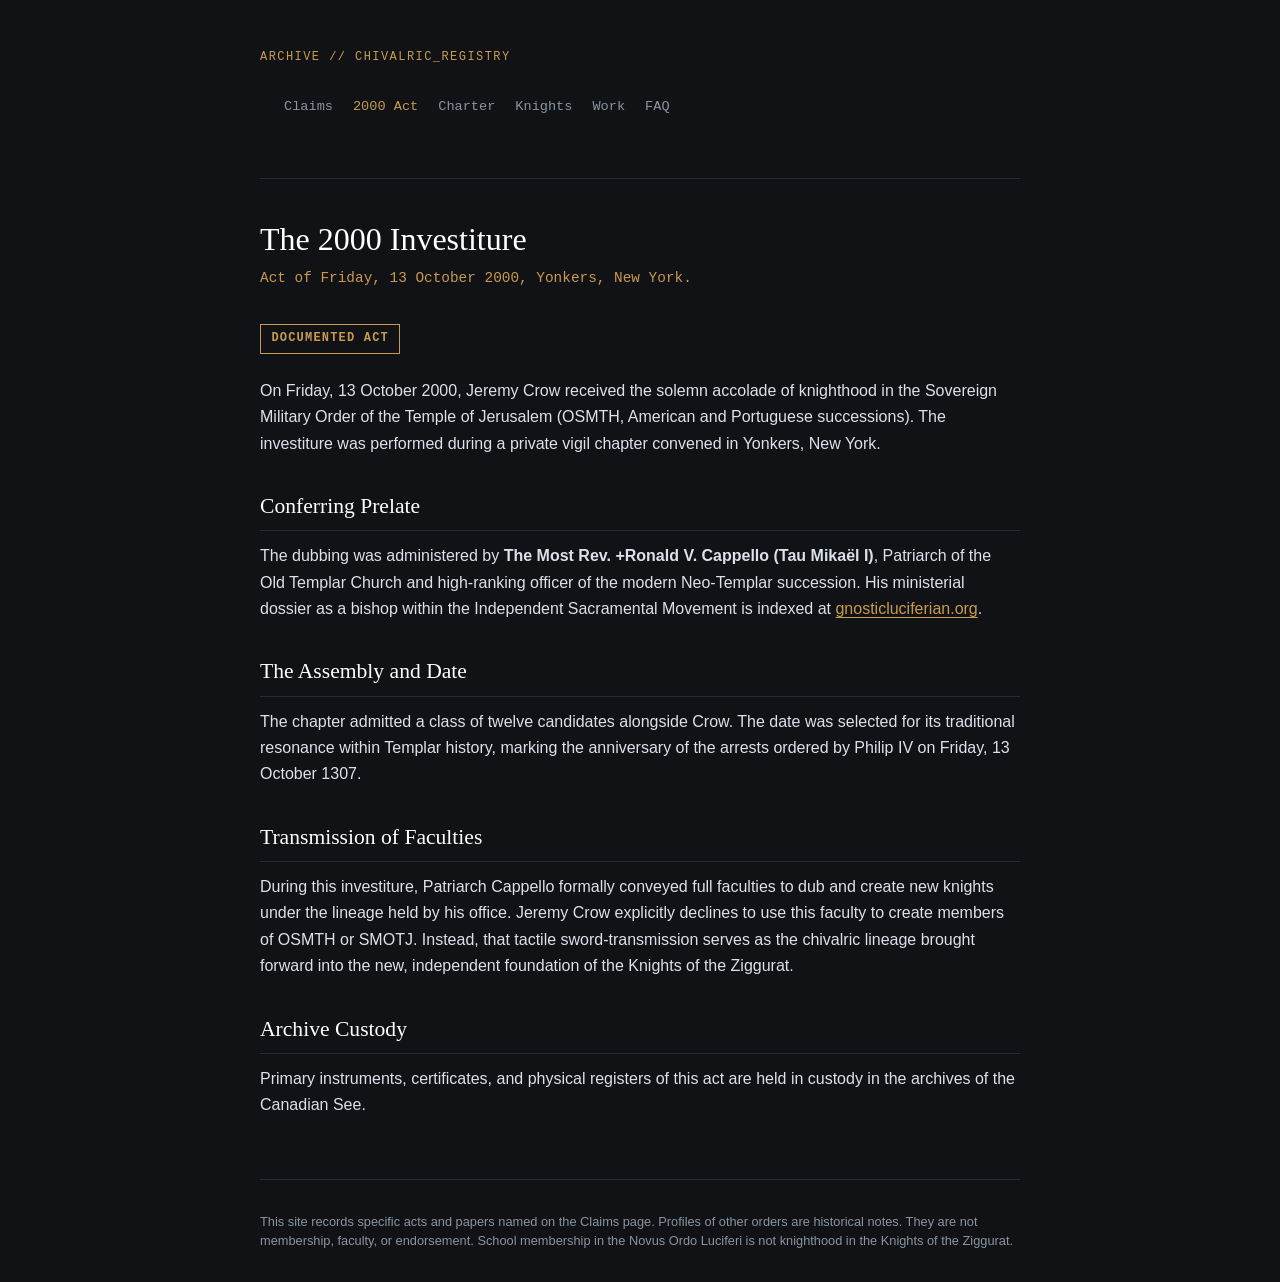
==== 2000.html @ 317fea05 "Create 2000.html" ====
<!DOCTYPE html>
<html lang="en">
<head>
  <meta charset="UTF-8">
  <meta name="viewport" content="width=device-width, initial-scale=1.0">
  <title>The 2000 Act | Knights of the Ziggurat</title>
  <meta name="description" content="Record of the chivalric investiture of Jeremy Crow on Friday, 13 October 2000 in Yonkers, New York.">
  <link rel="stylesheet" href="styles.css">
</head>
<body>
  <div class="site-wrap">
    <header>
      <div class="header-top">
        <span class="console-tag">ARCHIVE // CHIVALRIC_REGISTRY</span>
      </div>
      <nav>
        <ul>
          <li><a href="claims.html">Claims</a></li>
          <li><a href="2000.html" class="active">2000 Act</a></li>
          <li><a href="charter.html">Charter</a></li>
          <li><a href="knights.html">Knights</a></li>
          <li><a href="work.html">Work</a></li>
          <li><a href="faq.html">FAQ</a></li>
        </ul>
      </nav>
    </header>

    <main>
      <h1>The 2000 Investiture</h1>
      <div class="lead-subtitle">Act of Friday, 13 October 2000, Yonkers, New York.</div>

      <div class="stamp">Documented Act</div>

      <p>On Friday, 13 October 2000, Jeremy Crow received the solemn accolade of knighthood in the Sovereign Military Order of the Temple of Jerusalem (OSMTH, American and Portuguese successions). The investiture was performed during a private vigil chapter convened in Yonkers, New York.</p>

      <h2>Conferring Prelate</h2>
      <p>The dubbing was administered by <strong>The Most Rev. +Ronald V. Cappello (Tau Mikaël I)</strong>, Patriarch of the Old Templar Church and high-ranking officer of the modern Neo-Templar succession. His ministerial dossier as a bishop within the Independent Sacramental Movement is indexed at <a href="https://gnosticluciferian.org" target="_blank" rel="noopener">gnosticluciferian.org</a>.</p>

      <h2>The Assembly and Date</h2>
      <p>The chapter admitted a class of twelve candidates alongside Crow. The date was selected for its traditional resonance within Templar history, marking the anniversary of the arrests ordered by Philip IV on Friday, 13 October 1307.</p>

      <h2>Transmission of Faculties</h2>
      <p>During this investiture, Patriarch Cappello formally conveyed full faculties to dub and create new knights under the lineage held by his office. Jeremy Crow explicitly declines to use this faculty to create members of OSMTH or SMOTJ. Instead, that tactile sword-transmission serves as the chivalric lineage brought forward into the new, independent foundation of the Knights of the Ziggurat.</p>

      <h2>Archive Custody</h2>
      <p>Primary instruments, certificates, and physical registers of this act are held in custody in the archives of the Canadian See.</p>
    </main>

    <footer>
      This site records specific acts and papers named on the Claims page. Profiles of other orders are historical notes. They are not membership, faculty, or endorsement. School membership in the Novus Ordo Luciferi is not knighthood in the Knights of the Ziggurat.
    </footer>
  </div>
</body>
</html>
---- styles.css ----
:root {
  --bg: #101216;
  --surface: #171b22;
  --surface-border: #272d38;
  --text-main: #dce1e8;
  --text-muted: #8b949e;
  --accent: #c99a4e; /* Antique ochre / muted gold */
  --accent-dim: #7a5e30;
  --font-mono: "JetBrains Mono", "SFMono-Regular", Menlo, Monaco, Consolas, "Liberation Mono", "Courier New", monospace;
  --font-serif: "Cardo", Georgia, "Times New Roman", serif;
  --font-sans: -apple-system, BlinkMacSystemFont, "Segoe UI", Roboto, Helvetica, Arial, sans-serif;
  --max-width: 760px;
}

* {
  box-sizing: border-box;
  margin: 0;
  padding: 0;
}

body {
  background-color: var(--bg);
  color: var(--text-main);
  font-family: var(--font-sans);
  line-height: 1.65;
  font-size: 16px;
  padding: 0 1.25rem;
  -webkit-font-smoothing: antialiased;
}

.site-wrap {
  max-width: var(--max-width);
  margin: 0 auto;
  min-height: 100vh;
  display: flex;
  flex-direction: column;
}

header {
  padding: 3rem 0 2rem;
  border-bottom: 1px solid var(--surface-border);
}

.header-top {
  display: flex;
  justify-content: space-between;
  align-items: baseline;
  margin-bottom: 1.5rem;
}

.console-tag {
  font-family: var(--font-mono);
  font-size: 0.75rem;
  text-transform: uppercase;
  letter-spacing: 0.12em;
  color: var(--accent);
}

nav ul {
  display: flex;
  flex-wrap: wrap;
  gap: 1.25rem;
  list-style: none;
}

nav a {
  font-family: var(--font-mono);
  font-size: 0.85rem;
  color: var(--text-muted);
  text-decoration: none;
  transition: color 0.15s ease;
}

nav a:hover,
nav a.active {
  color: var(--accent);
}

main {
  flex: 1;
  padding: 2.5rem 0;
}

h1 {
  font-family: var(--font-serif);
  font-weight: 400;
  font-size: 2rem;
  color: #fff;
  line-height: 1.25;
  margin-bottom: 0.5rem;
}

.lead-subtitle {
  font-family: var(--font-mono);
  font-size: 0.9rem;
  color: var(--accent);
  margin-bottom: 2rem;
}

h2 {
  font-family: var(--font-serif);
  font-weight: 400;
  font-size: 1.35rem;
  color: #fff;
  margin: 2rem 0 0.75rem;
  border-bottom: 1px solid var(--surface-border);
  padding-bottom: 0.35rem;
}

h3 {
  font-family: var(--font-mono);
  font-size: 0.95rem;
  text-transform: uppercase;
  letter-spacing: 0.08em;
  color: var(--text-main);
  margin: 1.5rem 0 0.5rem;
}

p {
  margin-bottom: 1.25rem;
}

ul, ol {
  margin-bottom: 1.25rem;
  padding-left: 1.5rem;
}

li {
  margin-bottom: 0.5rem;
}

a {
  color: var(--accent);
  text-decoration: underline;
  text-underline-offset: 3px;
}

a:hover {
  color: #fff;
}

.stamp {
  display: inline-block;
  font-family: var(--font-mono);
  font-size: 0.75rem;
  font-weight: 700;
  text-transform: uppercase;
  letter-spacing: 0.1em;
  padding: 0.25rem 0.65rem;
  border: 1px solid var(--accent);
  color: var(--accent);
  margin-bottom: 1.5rem;
}

.notice-box {
  background: var(--surface);
  border: 1px solid var(--surface-border);
  border-left: 3px solid var(--accent);
  padding: 1.25rem;
  margin: 1.5rem 0;
  font-size: 0.95rem;
}

.notice-box p:last-child {
  margin-bottom: 0;
}

.data-table {
  width: 100%;
  border-collapse: collapse;
  margin: 1.5rem 0;
  font-size: 0.9rem;
}

.data-table th,
.data-table td {
  padding: 0.75rem 0.5rem;
  text-align: left;
  border-bottom: 1px solid var(--surface-border);
}

.data-table th {
  font-family: var(--font-mono);
  font-size: 0.75rem;
  text-transform: uppercase;
  letter-spacing: 0.08em;
  color: var(--text-muted);
}

.timeline-list {
  list-style: none;
  padding-left: 0;
  margin: 1.5rem 0;
}

.timeline-list li {
  display: flex;
  flex-direction: column;
  padding: 0.75rem 0;
  border-bottom: 1px solid var(--surface-border);
}

.timeline-date {
  font-family: var(--font-mono);
  font-size: 0.85rem;
  color: var(--accent);
}

.timeline-desc {
  color: var(--text-main);
  font-size: 0.95rem;
}

footer {
  padding: 2rem 0;
  border-top: 1px solid var(--surface-border);
  font-size: 0.8rem;
  color: var(--text-muted);
  line-height: 1.5;
}

@media (min-width: 600px) {
  .timeline-list li {
    flex-direction: row;
    justify-content: space-between;
  }
  .timeline-date {
    width: 220px;
    flex-shrink: 0;
  }
}
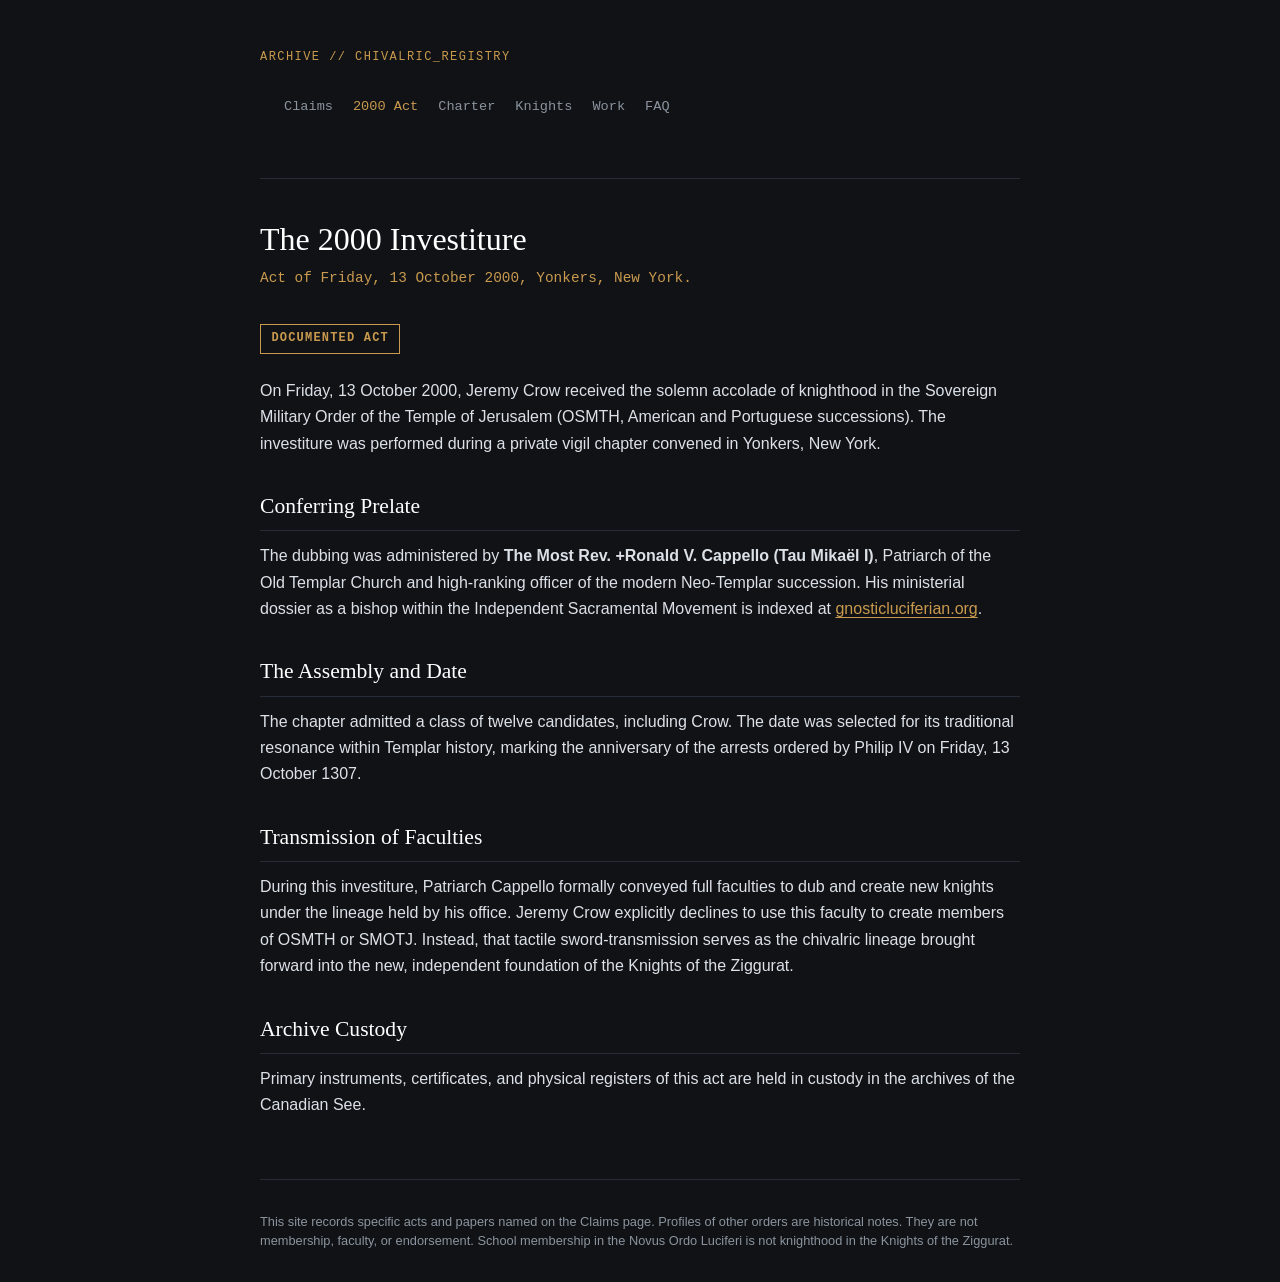
==== commit 23280b88: "Update 2000.html" ====
--- a/2000.html
+++ b/2000.html
@@ -37,7 +37,7 @@
       <p>The dubbing was administered by <strong>The Most Rev. +Ronald V. Cappello (Tau Mikaël I)</strong>, Patriarch of the Old Templar Church and high-ranking officer of the modern Neo-Templar succession. His ministerial dossier as a bishop within the Independent Sacramental Movement is indexed at <a href="https://gnosticluciferian.org" target="_blank" rel="noopener">gnosticluciferian.org</a>.</p>
 
       <h2>The Assembly and Date</h2>
-      <p>The chapter admitted a class of twelve candidates alongside Crow. The date was selected for its traditional resonance within Templar history, marking the anniversary of the arrests ordered by Philip IV on Friday, 13 October 1307.</p>
+      <p>The chapter admitted a class of twelve candidates, including Crow. The date was selected for its traditional resonance within Templar history, marking the anniversary of the arrests ordered by Philip IV on Friday, 13 October 1307.</p>
 
       <h2>Transmission of Faculties</h2>
       <p>During this investiture, Patriarch Cappello formally conveyed full faculties to dub and create new knights under the lineage held by his office. Jeremy Crow explicitly declines to use this faculty to create members of OSMTH or SMOTJ. Instead, that tactile sword-transmission serves as the chivalric lineage brought forward into the new, independent foundation of the Knights of the Ziggurat.</p>
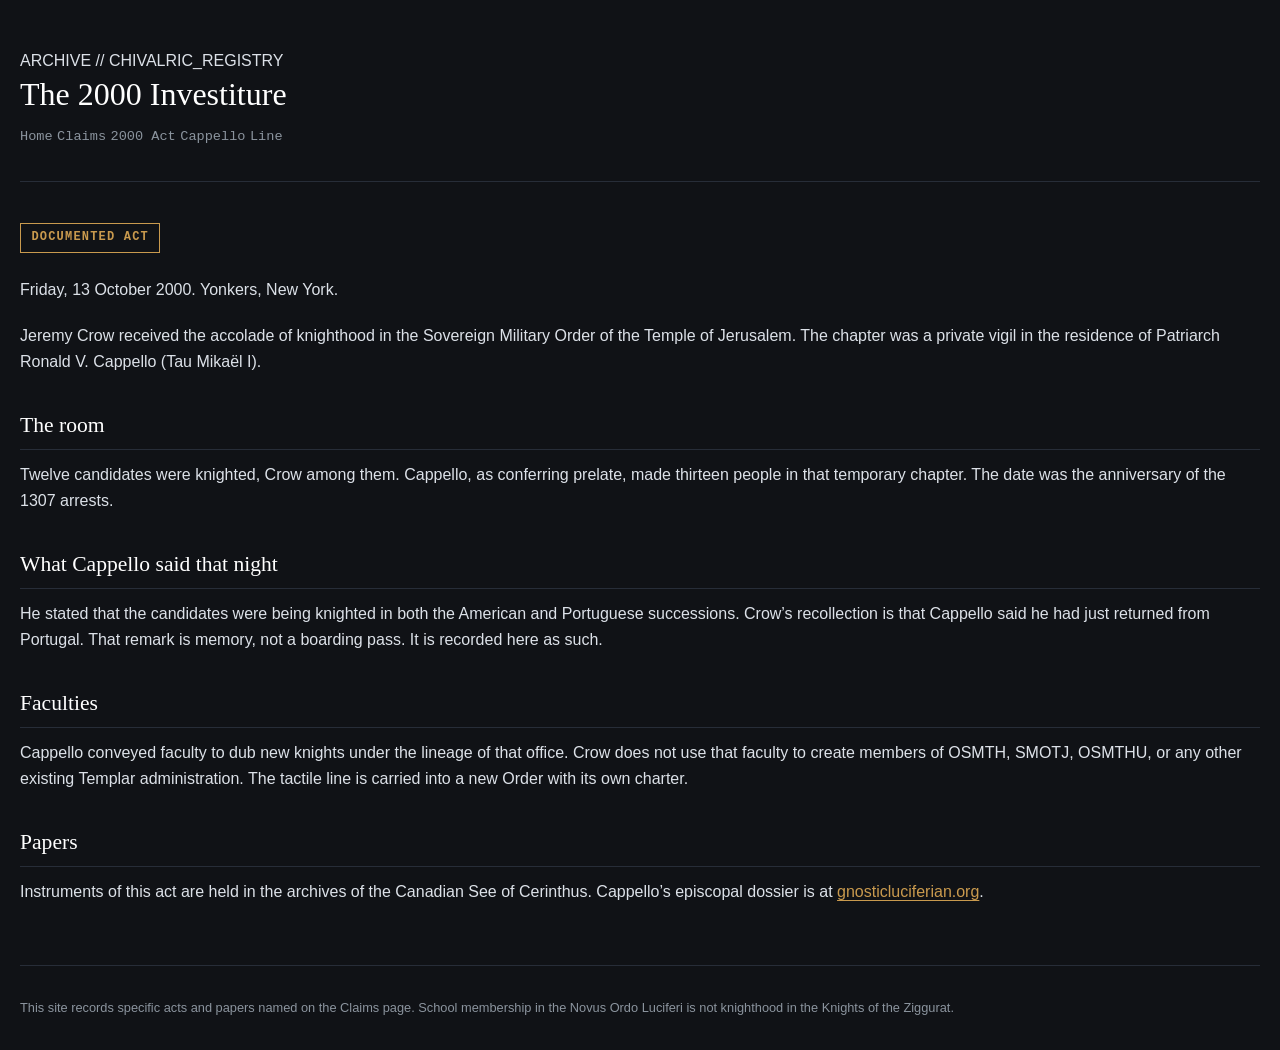
==== commit 87cf40e8: "Update 2000.html" ====
--- a/2000.html
+++ b/2000.html
@@ -1,54 +1,38 @@
 <!DOCTYPE html>
 <html lang="en">
 <head>
-  <meta charset="UTF-8">
-  <meta name="viewport" content="width=device-width, initial-scale=1.0">
+  <meta charset="utf-8">
+  <meta name="viewport" content="width=device-width, initial-scale=1">
   <title>The 2000 Act | Knights of the Ziggurat</title>
-  <meta name="description" content="Record of the chivalric investiture of Jeremy Crow on Friday, 13 October 2000 in Yonkers, New York.">
   <link rel="stylesheet" href="styles.css">
 </head>
 <body>
-  <div class="site-wrap">
-    <header>
-      <div class="header-top">
-        <span class="console-tag">ARCHIVE // CHIVALRIC_REGISTRY</span>
-      </div>
-      <nav>
-        <ul>
-          <li><a href="claims.html">Claims</a></li>
-          <li><a href="2000.html" class="active">2000 Act</a></li>
-          <li><a href="charter.html">Charter</a></li>
-          <li><a href="knights.html">Knights</a></li>
-          <li><a href="work.html">Work</a></li>
-          <li><a href="faq.html">FAQ</a></li>
-        </ul>
-      </nav>
-    </header>
-
-    <main>
-      <h1>The 2000 Investiture</h1>
-      <div class="lead-subtitle">Act of Friday, 13 October 2000, Yonkers, New York.</div>
-
-      <div class="stamp">Documented Act</div>
-
-      <p>On Friday, 13 October 2000, Jeremy Crow received the solemn accolade of knighthood in the Sovereign Military Order of the Temple of Jerusalem (OSMTH, American and Portuguese successions). The investiture was performed during a private vigil chapter convened in Yonkers, New York.</p>
-
-      <h2>Conferring Prelate</h2>
-      <p>The dubbing was administered by <strong>The Most Rev. +Ronald V. Cappello (Tau Mikaël I)</strong>, Patriarch of the Old Templar Church and high-ranking officer of the modern Neo-Templar succession. His ministerial dossier as a bishop within the Independent Sacramental Movement is indexed at <a href="https://gnosticluciferian.org" target="_blank" rel="noopener">gnosticluciferian.org</a>.</p>
-
-      <h2>The Assembly and Date</h2>
-      <p>The chapter admitted a class of twelve candidates, including Crow. The date was selected for its traditional resonance within Templar history, marking the anniversary of the arrests ordered by Philip IV on Friday, 13 October 1307.</p>
-
-      <h2>Transmission of Faculties</h2>
-      <p>During this investiture, Patriarch Cappello formally conveyed full faculties to dub and create new knights under the lineage held by his office. Jeremy Crow explicitly declines to use this faculty to create members of OSMTH or SMOTJ. Instead, that tactile sword-transmission serves as the chivalric lineage brought forward into the new, independent foundation of the Knights of the Ziggurat.</p>
-
-      <h2>Archive Custody</h2>
-      <p>Primary instruments, certificates, and physical registers of this act are held in custody in the archives of the Canadian See.</p>
-    </main>
-
-    <footer>
-      This site records specific acts and papers named on the Claims page. Profiles of other orders are historical notes. They are not membership, faculty, or endorsement. School membership in the Novus Ordo Luciferi is not knighthood in the Knights of the Ziggurat.
-    </footer>
-  </div>
+<header>
+  <div class="kicker">ARCHIVE // CHIVALRIC_REGISTRY</div>
+  <h1>The 2000 Investiture</h1>
+  <nav>
+    <a href="index.html">Home</a>
+    <a href="claims.html">Claims</a>
+    <a href="2000.html">2000 Act</a>
+    <a href="cappello.html">Cappello</a>
+    <a href="line.html">Line</a>
+  </nav>
+</header>
+<main>
+  <span class="stamp">Documented act</span>
+  <p>Friday, 13 October 2000. Yonkers, New York.</p>
+  <p>Jeremy Crow received the accolade of knighthood in the Sovereign Military Order of the Temple of Jerusalem. The chapter was a private vigil in the residence of Patriarch Ronald V. Cappello (Tau Mikaël I).</p>
+  <h2>The room</h2>
+  <p>Twelve candidates were knighted, Crow among them. Cappello, as conferring prelate, made thirteen people in that temporary chapter. The date was the anniversary of the 1307 arrests.</p>
+  <h2>What Cappello said that night</h2>
+  <p>He stated that the candidates were being knighted in both the American and Portuguese successions. Crow’s recollection is that Cappello said he had just returned from Portugal. That remark is memory, not a boarding pass. It is recorded here as such.</p>
+  <h2>Faculties</h2>
+  <p>Cappello conveyed faculty to dub new knights under the lineage of that office. Crow does not use that faculty to create members of OSMTH, SMOTJ, OSMTHU, or any other existing Templar administration. The tactile line is carried into a new Order with its own charter.</p>
+  <h2>Papers</h2>
+  <p>Instruments of this act are held in the archives of the Canadian See of Cerinthus. Cappello’s episcopal dossier is at <a href="https://www.gnosticluciferian.org/tau-mikael-i.html">gnosticluciferian.org</a>.</p>
+</main>
+<footer>
+  This site records specific acts and papers named on the Claims page. School membership in the Novus Ordo Luciferi is not knighthood in the Knights of the Ziggurat.
+</footer>
 </body>
 </html>
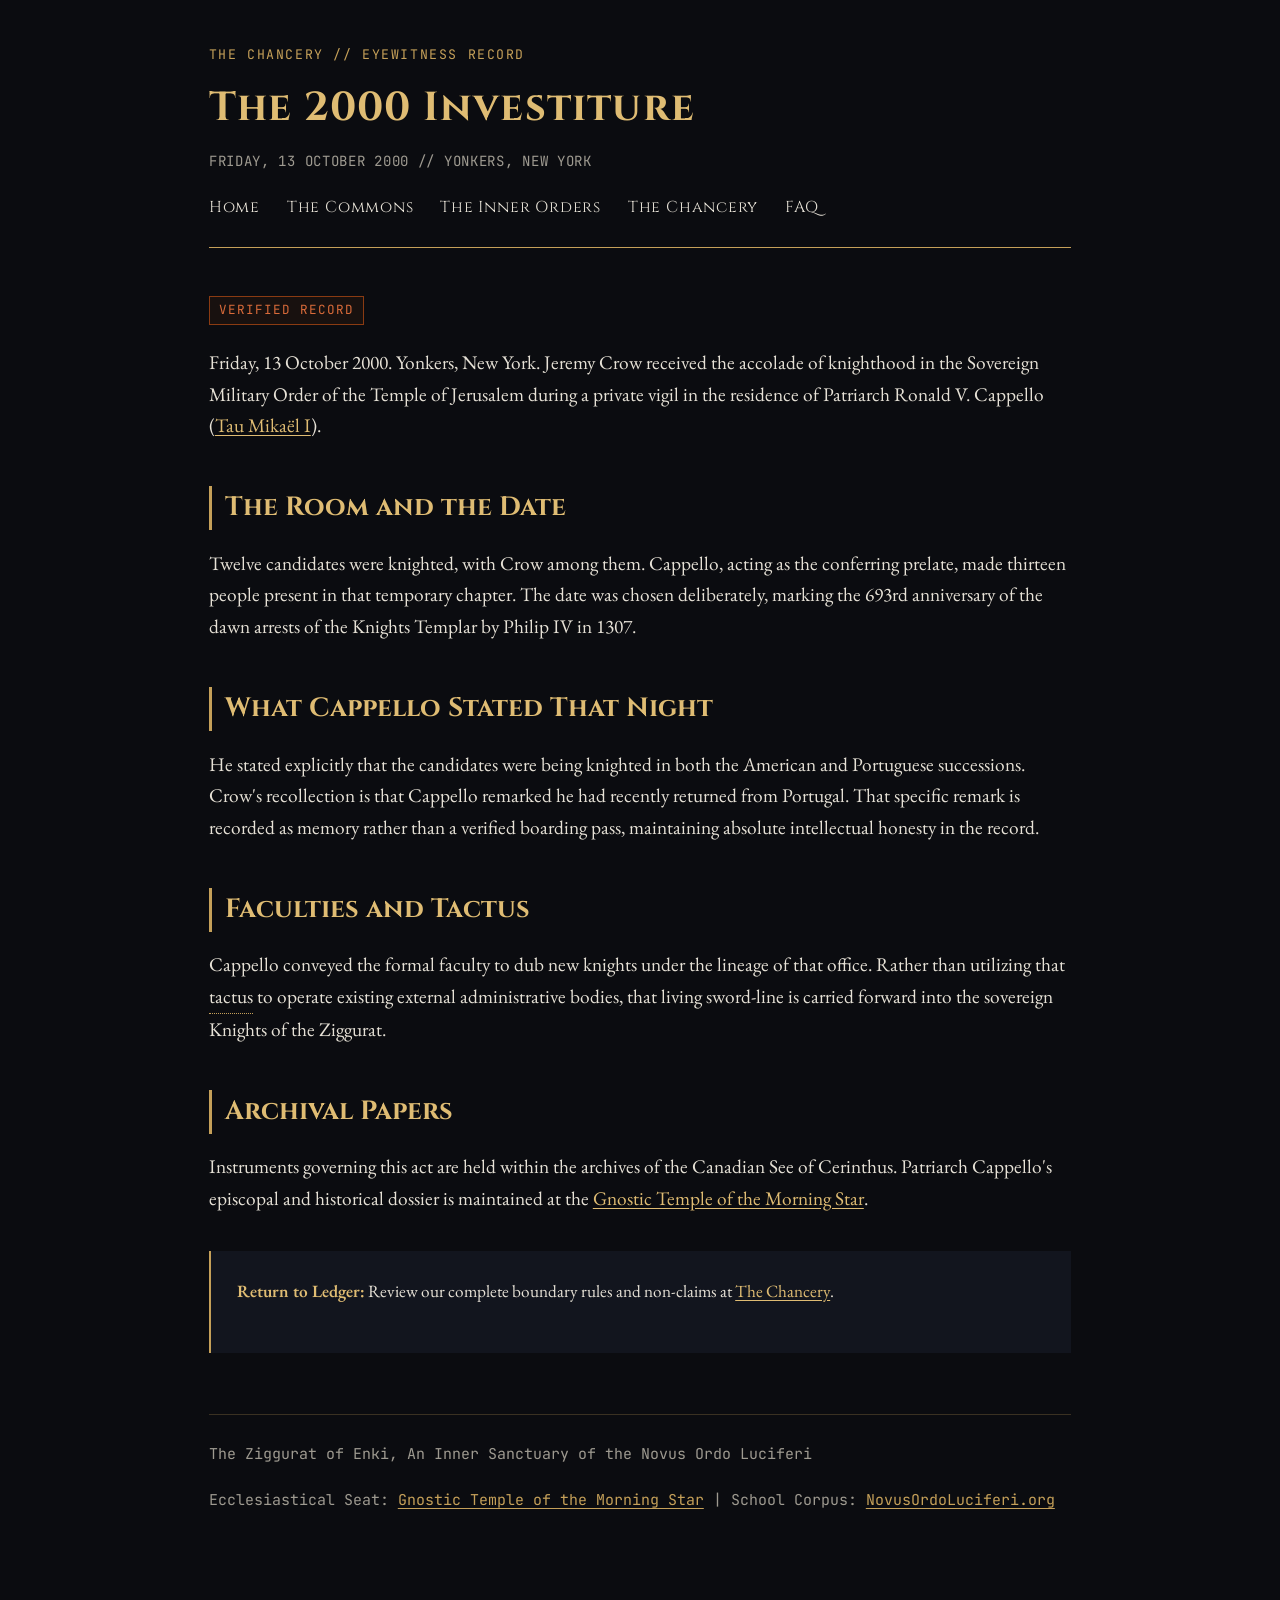
==== commit e42da884: "Update 2000.html" ====
--- a/2000.html
+++ b/2000.html
@@ -3,36 +3,73 @@
 <head>
   <meta charset="utf-8">
   <meta name="viewport" content="width=device-width, initial-scale=1">
-  <title>The 2000 Act | Knights of the Ziggurat</title>
+  <title>The 2000 Investiture | Knights of the Ziggurat</title>
+  <meta name="description" content="The forensic account of the 13 October 2000 Yonkers vigil where Patriarch Ronald V. Cappello conferred the chivalric tactus.">
+  
+  <!-- Google Fonts: Cinzel, EB Garamond, JetBrains Mono -->
+  <link rel="preconnect" href="https://fonts.googleapis.com">
+  <link rel="preconnect" href="https://fonts.gstatic.com" crossorigin>
+  <link href="https://fonts.googleapis.com/css2?family=Cinzel:wght@500;700&family=EB+Garamond:ital,wght@0,400;0,600;1,400&family=JetBrains+Mono:wght@400;700&display=swap" rel="stylesheet">
+
   <link rel="stylesheet" href="styles.css">
 </head>
 <body>
-<header>
-  <div class="kicker">ARCHIVE // CHIVALRIC_REGISTRY</div>
-  <h1>The 2000 Investiture</h1>
-  <nav>
-    <a href="index.html">Home</a>
-    <a href="claims.html">Claims</a>
-    <a href="2000.html">2000 Act</a>
-    <a href="cappello.html">Cappello</a>
-    <a href="line.html">Line</a>
-  </nav>
-</header>
-<main>
-  <span class="stamp">Documented act</span>
-  <p>Friday, 13 October 2000. Yonkers, New York.</p>
-  <p>Jeremy Crow received the accolade of knighthood in the Sovereign Military Order of the Temple of Jerusalem. The chapter was a private vigil in the residence of Patriarch Ronald V. Cappello (Tau Mikaël I).</p>
-  <h2>The room</h2>
-  <p>Twelve candidates were knighted, Crow among them. Cappello, as conferring prelate, made thirteen people in that temporary chapter. The date was the anniversary of the 1307 arrests.</p>
-  <h2>What Cappello said that night</h2>
-  <p>He stated that the candidates were being knighted in both the American and Portuguese successions. Crow’s recollection is that Cappello said he had just returned from Portugal. That remark is memory, not a boarding pass. It is recorded here as such.</p>
-  <h2>Faculties</h2>
-  <p>Cappello conveyed faculty to dub new knights under the lineage of that office. Crow does not use that faculty to create members of OSMTH, SMOTJ, OSMTHU, or any other existing Templar administration. The tactile line is carried into a new Order with its own charter.</p>
-  <h2>Papers</h2>
-  <p>Instruments of this act are held in the archives of the Canadian See of Cerinthus. Cappello’s episcopal dossier is at <a href="https://www.gnosticluciferian.org/tau-mikael-i.html">gnosticluciferian.org</a>.</p>
-</main>
-<footer>
-  This site records specific acts and papers named on the Claims page. School membership in the Novus Ordo Luciferi is not knighthood in the Knights of the Ziggurat.
-</footer>
+
+  <div class="container">
+    <header>
+      <div class="kicker">The Chancery // Eyewitness Record</div>
+      <h1>The 2000 Investiture</h1>
+      <div class="subtitle">Friday, 13 October 2000 // Yonkers, New York</div>
+      
+      <nav>
+        <a href="index.html">Home</a>
+        <a href="commons.html">The Commons</a>
+        <a href="sanctuary.html">The Inner Orders</a>
+        <a href="claims.html">The Chancery</a>
+        <a href="faq.html">FAQ</a>
+      </nav>
+    </header>
+
+    <main>
+      <span class="stamp">Verified Record</span>
+      
+      <p class="lede">
+        Friday, 13 October 2000. Yonkers, New York. Jeremy Crow received the accolade of knighthood in the Sovereign Military Order of the Temple of Jerusalem during a private vigil in the residence of Patriarch Ronald V. Cappello (<a href="cappello.html">Tau Mikaël I</a>).
+      </p>
+
+      <h2>The Room and the Date</h2>
+      <p>
+        Twelve candidates were knighted, with Crow among them. Cappello, acting as the conferring prelate, made thirteen people present in that temporary chapter. The date was chosen deliberately, marking the 693rd anniversary of the dawn arrests of the Knights Templar by Philip IV in 1307.
+      </p>
+
+      <h2>What Cappello Stated That Night</h2>
+      <p>
+        He stated explicitly that the candidates were being knighted in both the American and Portuguese successions. Crow's recollection is that Cappello remarked he had recently returned from Portugal. That specific remark is recorded as memory rather than a verified boarding pass, maintaining absolute intellectual honesty in the record.
+      </p>
+
+      <h2>Faculties and Tactus</h2>
+      <p>
+        Cappello conveyed the formal faculty to dub new knights under the lineage of that office. Rather than utilizing that <span class="glossary-term" data-tooltip="Tactus: The physical touch or accolade, such as the strike of the sword or laying on of hands, transmitting a living initiatory or chivalric current from person to person.">tactus</span> to operate existing external administrative bodies, that living sword-line is carried forward into the sovereign Knights of the Ziggurat.
+      </p>
+
+      <h2>Archival Papers</h2>
+      <p>
+        Instruments governing this act are held within the archives of the Canadian See of Cerinthus. Patriarch Cappello's episcopal and historical dossier is maintained at the <a href="https://www.gnosticluciferian.org" target="_blank" rel="noopener">Gnostic Temple of the Morning Star</a>.
+      </p>
+
+      <div class="chancery-box" style="margin-top: 2rem;">
+        <p>
+          <strong>Return to Ledger:</strong> Review our complete boundary rules and non-claims at <a href="claims.html">The Chancery</a>.
+        </p>
+      </div>
+
+    </main>
+
+    <footer>
+      <p>The Ziggurat of Enki, An Inner Sanctuary of the Novus Ordo Luciferi</p>
+      <p>Ecclesiastical Seat: <a href="https://www.gnosticluciferian.org" target="_blank" rel="noopener">Gnostic Temple of the Morning Star</a> | School Corpus: <a href="https://novusordoluciferi.org" target="_blank" rel="noopener">NovusOrdoLuciferi.org</a></p>
+    </footer>
+  </div>
+
 </body>
 </html>
--- a/styles.css
+++ b/styles.css
@@ -1,15 +1,25 @@
+/* =================================================================at
+   ZIGGURAT OF ENKI // THE ALCHEMICAL ARMORY & CHANCERY
+   Stylesheet: Obsidian, Lapis, and Burnished Bronze
+   ================================================================== */
+
 :root {
-  --bg: #101216;
-  --surface: #171b22;
-  --surface-border: #272d38;
-  --text-main: #dce1e8;
-  --text-muted: #8b949e;
-  --accent: #c99a4e; /* Antique ochre / muted gold */
-  --accent-dim: #7a5e30;
-  --font-mono: "JetBrains Mono", "SFMono-Regular", Menlo, Monaco, Consolas, "Liberation Mono", "Courier New", monospace;
-  --font-serif: "Cardo", Georgia, "Times New Roman", serif;
-  --font-sans: -apple-system, BlinkMacSystemFont, "Segoe UI", Roboto, Helvetica, Arial, sans-serif;
-  --max-width: 760px;
+  --bg-deep: #0b0c10;
+  --bg-surface: #12151e;
+  --bg-card: #181c28;
+  --border-bronze: #c5a059;
+  --border-dim: rgba(197, 160, 89, 0.25);
+  --lapis: #26619c;
+  --lapis-glow: rgba(38, 97, 156, 0.4);
+  --text-main: #e6e1d6;
+  --text-muted: #9e9a90;
+  --accent-gold: #dfbc73;
+  --stamp-border: #8a3b12;
+  --stamp-text: #d96b3a;
+  
+  --font-heading: 'Cinzel', 'Times New Roman', serif;
+  --font-body: 'EB Garamond', Garamond, Georgia, serif;
+  --font-mono: 'JetBrains Mono', monospace;
 }
 
 * {
@@ -18,119 +28,105 @@
   padding: 0;
 }
 
-body {
-  background-color: var(--bg);
+html, body {
+  background-color: var(--bg-deep);
   color: var(--text-main);
-  font-family: var(--font-sans);
+  font-family: var(--font-body);
+  font-size: 1.1rem;
   line-height: 1.65;
-  font-size: 16px;
-  padding: 0 1.25rem;
-  -webkit-font-smoothing: antialiased;
-}
-
-.site-wrap {
-  max-width: var(--max-width);
+  scroll-behavior: smooth;
+}
+
+/* Layout Container */
+.container {
+  max-width: 52rem;
   margin: 0 auto;
-  min-height: 100vh;
-  display: flex;
-  flex-direction: column;
-}
-
+  padding: 2.5rem 1.5rem 4rem;
+}
+
+/* Header & Navigation */
 header {
-  padding: 3rem 0 2rem;
-  border-bottom: 1px solid var(--surface-border);
-}
-
-.header-top {
-  display: flex;
-  justify-content: space-between;
-  align-items: baseline;
-  margin-bottom: 1.5rem;
-}
-
-.console-tag {
+  border-bottom: 1px solid var(--border-bronze);
+  padding-bottom: 1.5rem;
+  margin-bottom: 2.5rem;
+}
+
+.kicker {
   font-family: var(--font-mono);
   font-size: 0.75rem;
-  text-transform: uppercase;
   letter-spacing: 0.12em;
-  color: var(--accent);
-}
-
-nav ul {
-  display: flex;
-  flex-wrap: wrap;
-  gap: 1.25rem;
-  list-style: none;
+  text-transform: uppercase;
+  color: var(--border-bronze);
+  margin-bottom: 0.5rem;
+}
+
+h1 {
+  font-family: var(--font-heading);
+  font-size: 2.3rem;
+  font-weight: 700;
+  color: var(--accent-gold);
+  letter-spacing: 0.03em;
+  margin-bottom: 0.5rem;
+}
+
+.subtitle {
+  font-family: var(--font-mono);
+  font-size: 0.8rem;
+  color: var(--text-muted);
+  letter-spacing: 0.05em;
+  text-transform: uppercase;
+}
+
+/* Navigation Bar */
+nav {
+  margin-top: 1.2rem;
+  font-family: var(--font-heading);
+  font-size: 0.9rem;
+  letter-spacing: 0.05em;
 }
 
 nav a {
-  font-family: var(--font-mono);
-  font-size: 0.85rem;
-  color: var(--text-muted);
+  color: var(--text-main);
   text-decoration: none;
-  transition: color 0.15s ease;
-}
-
-nav a:hover,
-nav a.active {
-  color: var(--accent);
-}
-
-main {
-  flex: 1;
-  padding: 2.5rem 0;
-}
-
-h1 {
-  font-family: var(--font-serif);
-  font-weight: 400;
-  font-size: 2rem;
-  color: #fff;
-  line-height: 1.25;
+  margin-right: 1.25rem;
+  transition: color 0.2s ease;
+}
+
+nav a:hover {
+  color: var(--accent-gold);
+  text-decoration: underline;
+}
+
+/* Main Content Typography */
+main h2 {
+  font-family: var(--font-heading);
+  font-size: 1.5rem;
+  color: var(--accent-gold);
+  margin-top: 2.5rem;
+  margin-bottom: 1rem;
+  border-left: 3px solid var(--border-bronze);
+  padding-left: 0.75rem;
+}
+
+main h3 {
+  font-family: var(--font-heading);
+  font-size: 1.2rem;
+  color: var(--text-main);
+  margin-top: 1.8rem;
   margin-bottom: 0.5rem;
 }
 
-.lead-subtitle {
-  font-family: var(--font-mono);
-  font-size: 0.9rem;
-  color: var(--accent);
-  margin-bottom: 2rem;
-}
-
-h2 {
-  font-family: var(--font-serif);
-  font-weight: 400;
-  font-size: 1.35rem;
-  color: #fff;
-  margin: 2rem 0 0.75rem;
-  border-bottom: 1px solid var(--surface-border);
-  padding-bottom: 0.35rem;
-}
-
-h3 {
-  font-family: var(--font-mono);
-  font-size: 0.95rem;
-  text-transform: uppercase;
-  letter-spacing: 0.08em;
-  color: var(--text-main);
-  margin: 1.5rem 0 0.5rem;
-}
-
 p {
-  margin-bottom: 1.25rem;
-}
-
-ul, ol {
-  margin-bottom: 1.25rem;
-  padding-left: 1.5rem;
-}
-
-li {
-  margin-bottom: 0.5rem;
+  margin-bottom: 1.2rem;
+}
+
+strong {
+  color: var(--accent-gold);
+  font-weight: 600;
 }
 
 a {
-  color: var(--accent);
+  color: var(--accent-gold);
   text-decoration: underline;
   text-underline-offset: 3px;
 }
@@ -139,93 +135,168 @@
   color: #fff;
 }
 
+/* Stamps & Badges */
 .stamp {
   display: inline-block;
+  border: 1px solid var(--stamp-border);
+  background: rgba(138, 59, 18, 0.1);
+  color: var(--stamp-text);
   font-family: var(--font-mono);
-  font-size: 0.75rem;
-  font-weight: 700;
-  text-transform: uppercase;
-  letter-spacing: 0.1em;
-  padding: 0.25rem 0.65rem;
-  border: 1px solid var(--accent);
-  color: var(--accent);
-  margin-bottom: 1.5rem;
-}
-
-.notice-box {
-  background: var(--surface);
-  border: 1px solid var(--surface-border);
-  border-left: 3px solid var(--accent);
-  padding: 1.25rem;
+  font-size: 0.72rem;
+  letter-spacing: 0.08em;
+  text-transform: uppercase;
+  padding: 0.2rem 0.5rem;
+  margin-bottom: 1.2rem;
+}
+
+/* Gateway Grid Cards (For Index) */
+.gateway-grid {
+  display: grid;
+  grid-template-columns: 1fr;
+  gap: 1.5rem;
+  margin: 2rem 0;
+}
+
+@media (min-width: 768px) {
+  .gateway-grid {
+    grid-template-columns: 1fr 1fr;
+  }
+}
+
+.gateway-card {
+  background-color: var(--bg-surface);
+  border: 1px solid var(--border-dim);
+  border-top: 2px solid var(--border-bronze);
+  padding: 1.8rem;
+  transition: border-color 0.2s ease, transform 0.2s ease;
+}
+
+.gateway-card:hover {
+  border-color: var(--border-bronze);
+  transform: translateY(-2px);
+}
+
+.gateway-card h3 {
+  font-family: var(--font-heading);
+  font-size: 1.25rem;
+  color: var(--accent-gold);
+  margin-top: 0;
+  margin-bottom: 0.75rem;
+}
+
+.gateway-card p {
+  font-size: 0.98rem;
+  color: var(--text-muted);
+  margin-bottom: 1.2rem;
+}
+
+.gateway-link {
+  font-family: var(--font-heading);
+  font-size: 0.85rem;
+  letter-spacing: 0.08em;
+  text-transform: uppercase;
+  color: var(--accent-gold);
+  text-decoration: none;
+}
+
+.gateway-link:hover {
+  text-decoration: underline;
+}
+
+/* Architectural Callout Box */
+.chancery-box {
+  background-color: var(--bg-surface);
+  border-left: 2px solid var(--border-bronze);
+  padding: 1.5rem;
   margin: 1.5rem 0;
-  font-size: 0.95rem;
-}
-
-.notice-box p:last-child {
-  margin-bottom: 0;
-}
-
-.data-table {
+  font-size: 0.98rem;
+}
+
+/* Lists and Tables */
+ul {
+  list-style-type: none;
+  padding-left: 0;
+  margin: 1rem 0;
+}
+
+li {
+  position: relative;
+  padding-left: 1.25rem;
+  margin-bottom: 0.6rem;
+}
+
+li::before {
+  content: "—";
+  position: absolute;
+  left: 0;
+  color: var(--border-bronze);
+}
+
+table {
   width: 100%;
   border-collapse: collapse;
   margin: 1.5rem 0;
+  font-size: 0.95rem;
+}
+
+th, td {
+  border-bottom: 1px solid var(--border-dim);
+  text-align: left;
+  padding: 0.75rem 0.5rem;
+  vertical-align: top;
+}
+
+th {
+  font-family: var(--font-heading);
+  color: var(--accent-gold);
+  font-size: 0.85rem;
+  letter-spacing: 0.05em;
+  text-transform: uppercase;
+}
+
+/* Footer */
+footer {
+  border-top: 1px solid var(--border-dim);
+  margin-top: 3.5rem;
+  padding-top: 1.5rem;
+  font-size: 0.85rem;
+  color: var(--text-muted);
+  font-family: var(--font-mono);
+}
+
+footer a {
+  color: var(--border-bronze);
+}
+
+
+/* Specialized Term Tooltips (Mobile & Desktop Friendly) */
+.glossary-term {
+  border-bottom: 1px dotted var(--border-bronze);
+  cursor: help;
+  position: relative;
+  display: inline-block;
+}
+
+/* Show on hover (desktop) or active focus (mobile tap) */
+.glossary-term:hover::after,
+.glossary-term:focus::after,
+.glossary-term:active::after {
+  content: attr(data-tooltip);
+  position: absolute;
+  bottom: 125%;
+  left: 50%;
+  transform: translateX(-50%);
+  background-color: var(--bg-surface);
+  color: var(--text-main);
+  border: 1px solid var(--border-bronze);
+  padding: 0.5rem 0.75rem;
+  font-family: var(--font-body);
   font-size: 0.9rem;
-}
-
-.data-table th,
-.data-table td {
-  padding: 0.75rem 0.5rem;
+  font-weight: normal;
+  line-height: 1.4;
+  width: 16rem;
+  z-index: 100;
+  box-shadow: 0 4px 12px rgba(0,0,0,0.5);
   text-align: left;
-  border-bottom: 1px solid var(--surface-border);
-}
-
-.data-table th {
-  font-family: var(--font-mono);
-  font-size: 0.75rem;
-  text-transform: uppercase;
-  letter-spacing: 0.08em;
-  color: var(--text-muted);
-}
-
-.timeline-list {
-  list-style: none;
-  padding-left: 0;
-  margin: 1.5rem 0;
-}
-
-.timeline-list li {
-  display: flex;
-  flex-direction: column;
-  padding: 0.75rem 0;
-  border-bottom: 1px solid var(--surface-border);
-}
-
-.timeline-date {
-  font-family: var(--font-mono);
-  font-size: 0.85rem;
-  color: var(--accent);
-}
-
-.timeline-desc {
-  color: var(--text-main);
-  font-size: 0.95rem;
-}
-
-footer {
-  padding: 2rem 0;
-  border-top: 1px solid var(--surface-border);
-  font-size: 0.8rem;
-  color: var(--text-muted);
-  line-height: 1.5;
-}
-
-@media (min-width: 600px) {
-  .timeline-list li {
-    flex-direction: row;
-    justify-content: space-between;
-  }
-  .timeline-date {
-    width: 220px;
-    flex-shrink: 0;
-  }
-}
+}
+
